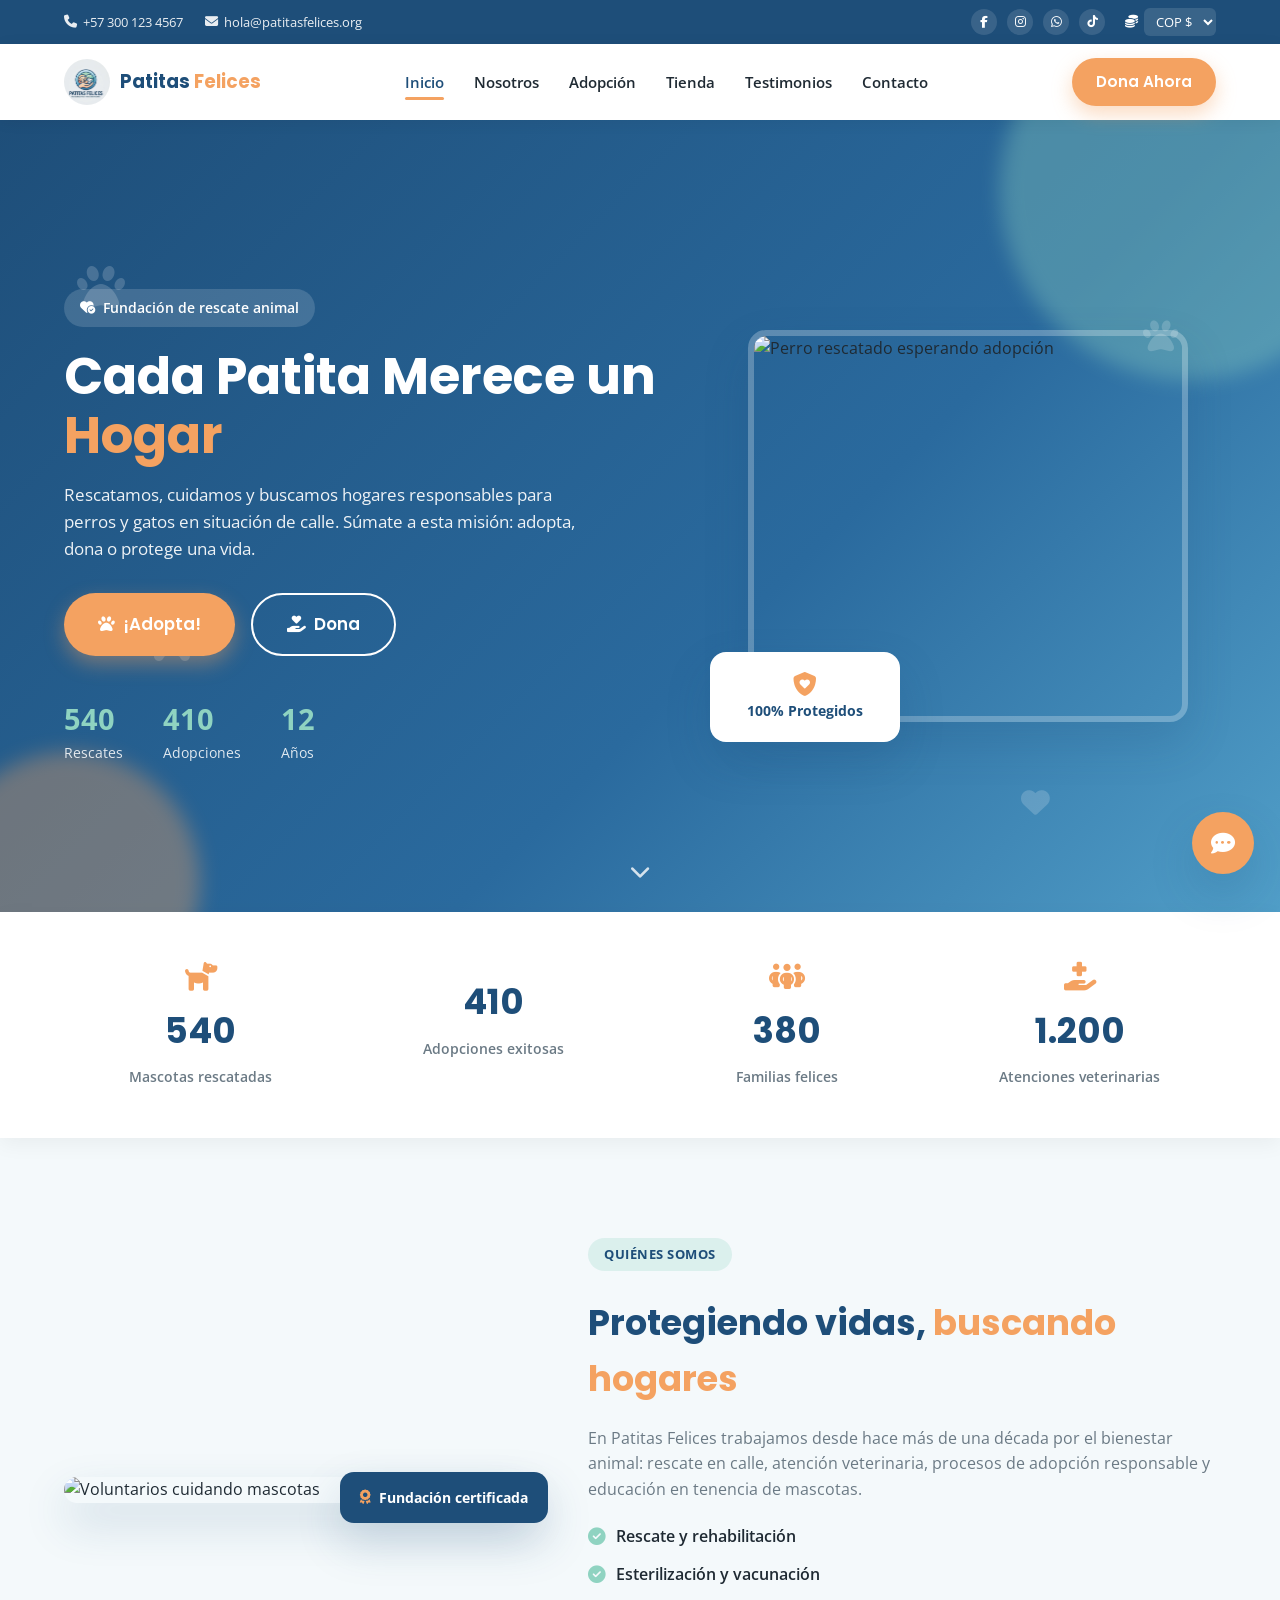
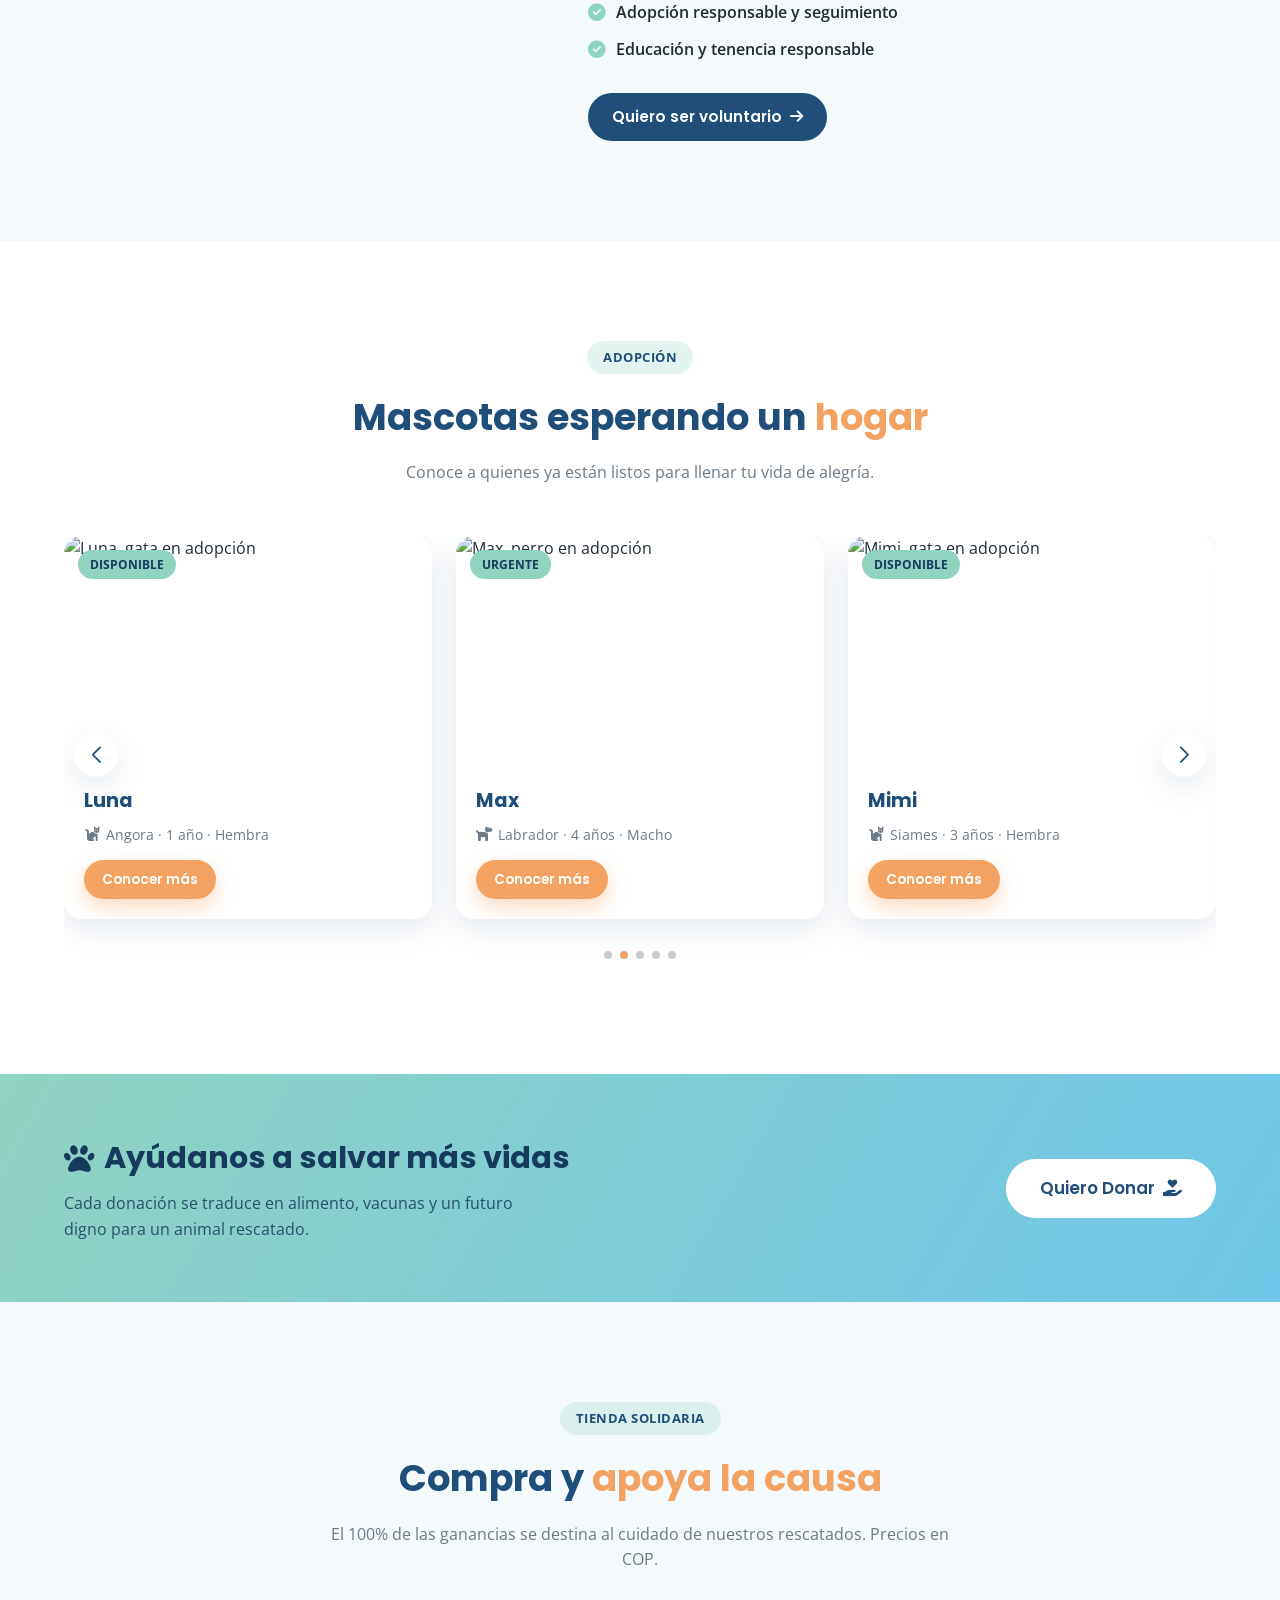
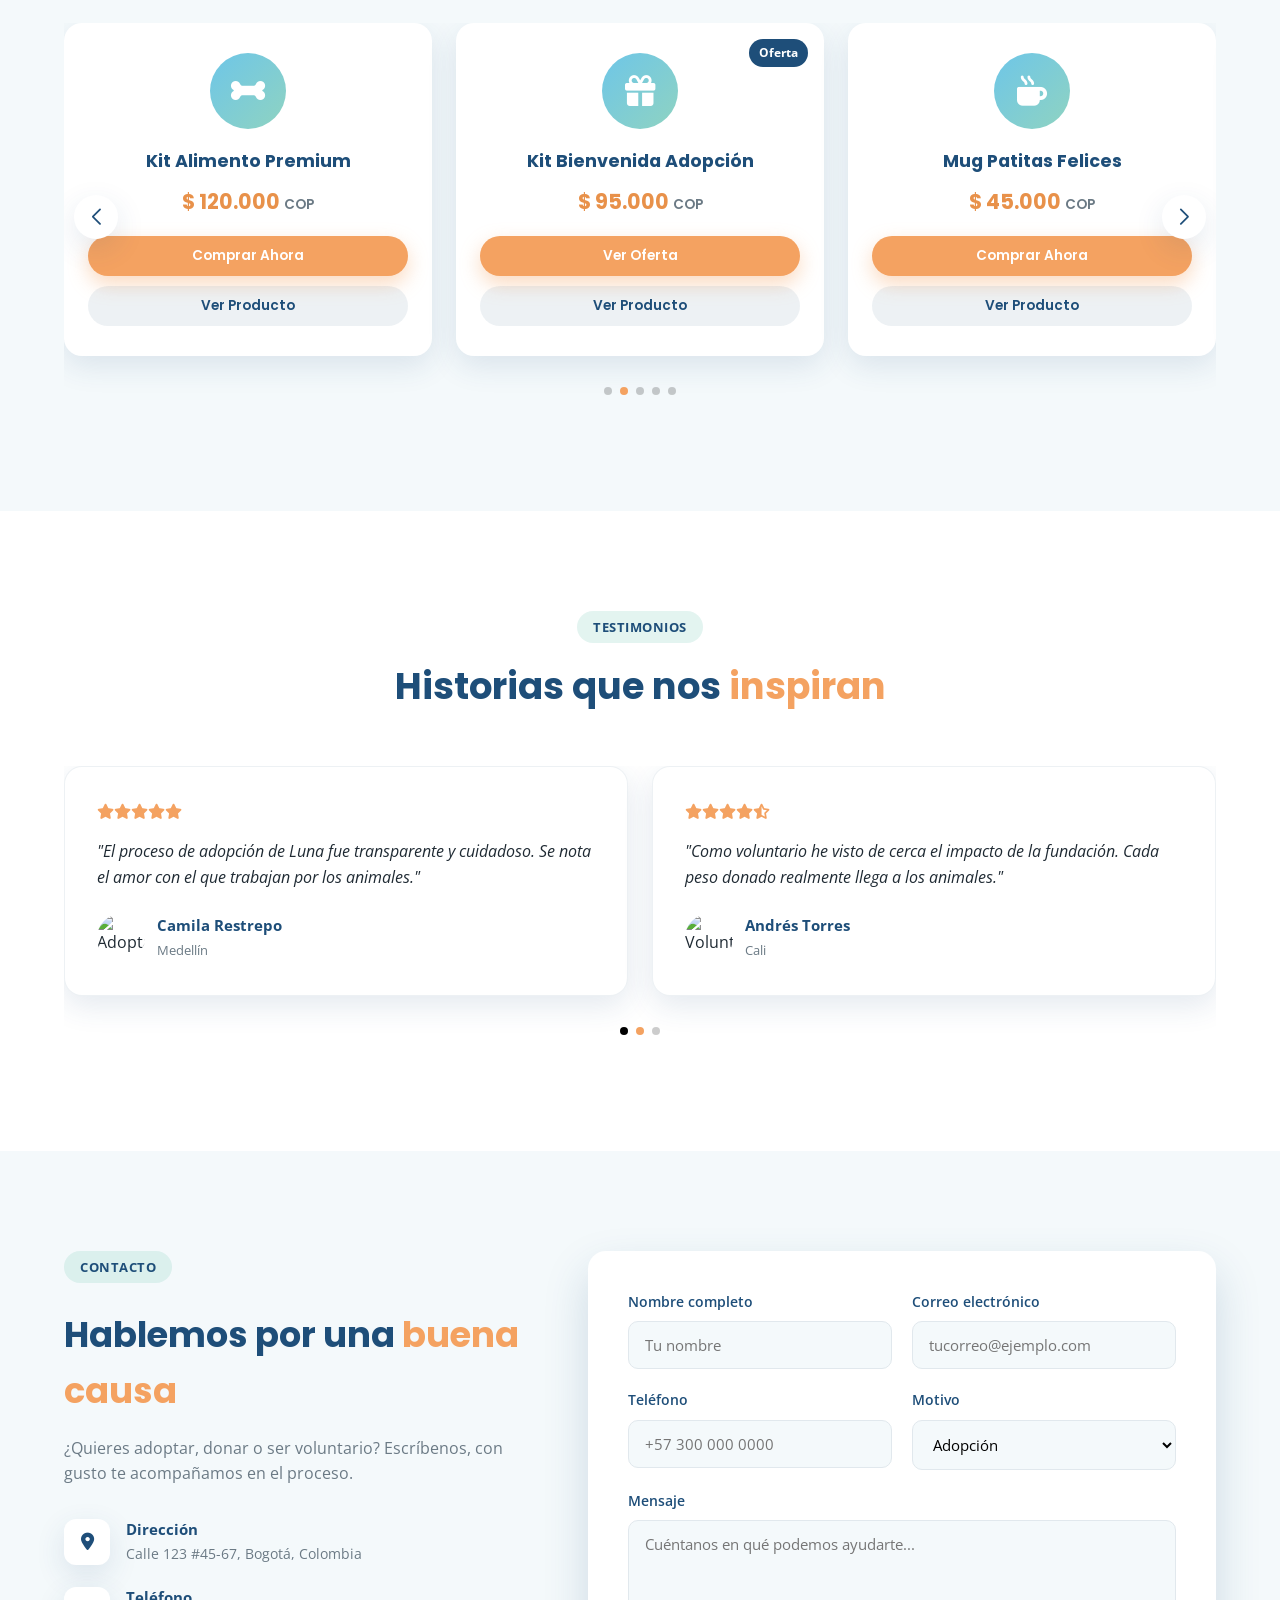
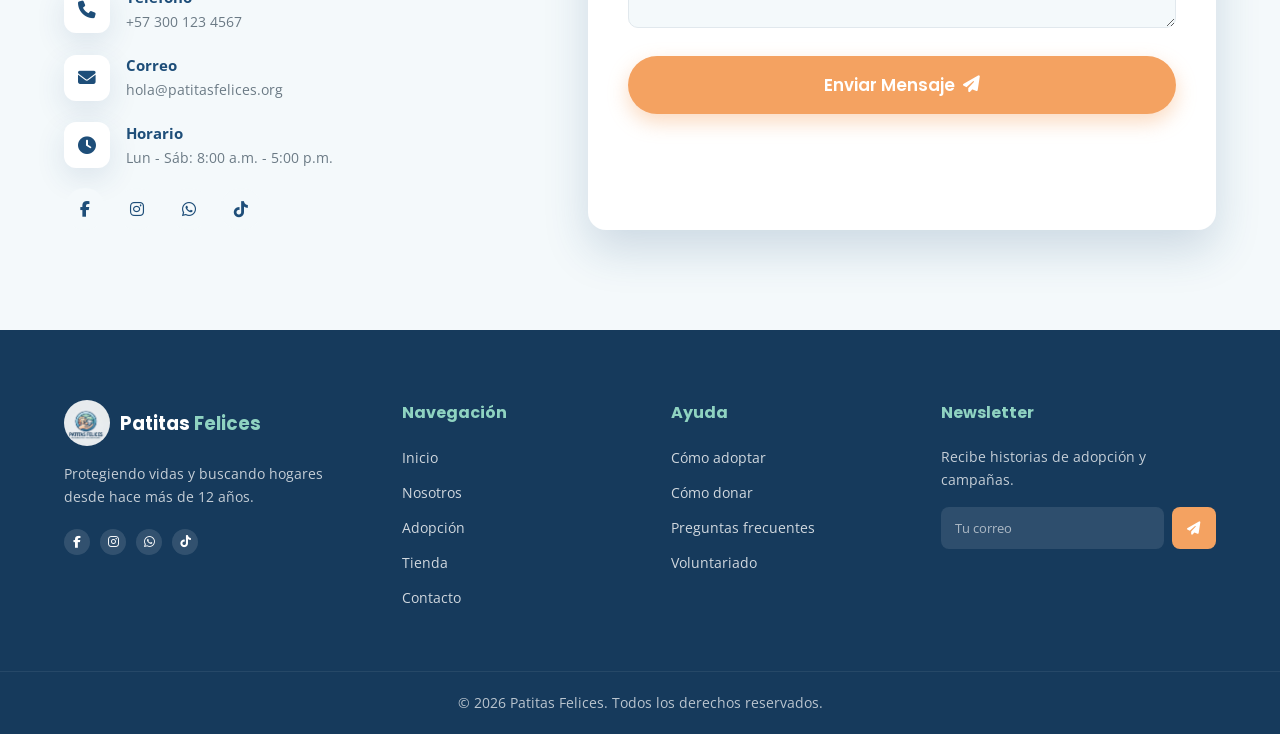
==== Patitas SENA/trabajo2/index.html @ c3683e1c "Add files via upload" ====
<!DOCTYPE html>
<html lang="es">
<head>
<meta charset="UTF-8">
<meta name="viewport" content="width=device-width, initial-scale=1.0">
<title>Patitas Felices | Protegiendo vidas y buscando hogares</title>
<meta name="description" content="Patitas Felices - Fundación de rescate y adopción de mascotas. Adopta, dona y apoya nuestra tienda solidaria.">
<meta name="theme-color" content="#1E4E79">
<link rel="icon" href="logo.jpg" type="image/jpeg">
<link rel="apple-touch-icon" href="logo.jpg">

<!-- Google Fonts -->
<link rel="preconnect" href="https://fonts.googleapis.com">
<link href="https://fonts.googleapis.com/css2?family=Poppins:wght@400;500;600;700;800&family=Open+Sans:wght@400;500;600;700&display=swap" rel="stylesheet">

<!-- Font Awesome (icons instead of emojis) -->
<link rel="stylesheet" href="https://cdnjs.cloudflare.com/ajax/libs/font-awesome/6.5.1/css/all.min.css">

<!-- AOS (scroll animations) -->
<link rel="stylesheet" href="https://cdnjs.cloudflare.com/ajax/libs/aos/2.3.4/aos.css">

<!-- Swiper (sliders) -->
<link rel="stylesheet" href="https://cdn.jsdelivr.net/npm/swiper@11/swiper-bundle.min.css">

<link rel="stylesheet" href="css/style.css">
</head>
<body>

<!-- Preloader -->
<div id="preloader">
  <div class="preloader-paw"><i class="fa-solid fa-paw"></i></div>
</div>

<!-- Top utility bar -->
<div class="topbar">
  <div class="container topbar-inner">
    <div class="topbar-contact">
      <a href="tel:+573001234567"><i class="fa-solid fa-phone"></i> +57 300 123 4567</a>
      <a href="mailto:hola@patitasfelices.org"><i class="fa-solid fa-envelope"></i> hola@patitasfelices.org</a>
    </div>
    <div class="topbar-right">
      <div class="social-icons">
        <a href="#" aria-label="Facebook"><i class="fa-brands fa-facebook-f"></i></a>
        <a href="#" aria-label="Instagram"><i class="fa-brands fa-instagram"></i></a>
        <a href="#" aria-label="WhatsApp"><i class="fa-brands fa-whatsapp"></i></a>
        <a href="#" aria-label="TikTok"><i class="fa-brands fa-tiktok"></i></a>
      </div>
      <div class="currency-wrap">
        <i class="fa-solid fa-coins"></i>
        <select id="currencySelect" aria-label="Seleccionar moneda">
          <option value="COP">COP $</option>
          <option value="USD">USD $</option>
          <option value="EUR">EUR €</option>
        </select>
      </div>
    </div>
  </div>
</div>

<!-- Header / Navbar -->
<header class="header" id="header">
  <div class="container navbar">
    <a href="#inicio" class="brand">
      <img src="logo.jpg" alt="Patitas Felices" class="brand-logo">
      <span class="brand-name">Patitas <strong>Felices</strong></span>
    </a>

    <nav class="nav-menu" id="navMenu">
      <a href="#inicio" class="nav-link active" data-scroll>Inicio</a>
      <a href="#nosotros" class="nav-link" data-scroll>Nosotros</a>
      <a href="#adopcion" class="nav-link" data-scroll>Adopción</a>
      <a href="#tienda" class="nav-link" data-scroll>Tienda</a>
      <a href="#testimonios" class="nav-link" data-scroll>Testimonios</a>
      <a href="#contacto" class="nav-link" data-scroll>Contacto</a>
    </nav>

    <div class="nav-actions">
      <a href="#contacto" class="btn btn-cta">Dona Ahora</a>
      <button class="nav-toggle" id="navToggle" aria-label="Abrir menú">
        <i class="fa-solid fa-bars"></i>
      </button>
    </div>
  </div>
</header>

<!-- HERO -->
<section class="hero" id="inicio">
  <div class="hero-blob blob-1"></div>
  <div class="hero-blob blob-2"></div>
  <i class="fa-solid fa-paw float-icon fi-1"></i>
  <i class="fa-solid fa-bone float-icon fi-2"></i>
  <i class="fa-solid fa-paw float-icon fi-3"></i>
  <i class="fa-solid fa-heart float-icon fi-4"></i>

  <div class="container hero-grid">
    <div class="hero-text" data-aos="fade-right" data-aos-duration="900">
      <span class="eyebrow"><i class="fa-solid fa-heart-circle-check"></i> Fundación de rescate animal</span>
      <h1>Cada Patita Merece un <span class="text-accent">Hogar</span></h1>
      <p class="lead">Rescatamos, cuidamos y buscamos hogares responsables para perros y gatos en situación de calle. Súmate a esta misión: adopta, dona o protege una vida.</p>
      <div class="hero-actions">
        <a href="#adopcion" class="btn btn-cta btn-lg"><i class="fa-solid fa-paw"></i> ¡Adopta!</a>
        <a href="#contacto" class="btn btn-outline btn-lg"><i class="fa-solid fa-hand-holding-heart"></i> Dona</a>
      </div>
      <div class="hero-mini-stats">
        <div><strong data-count="540">0</strong><span>Rescates</span></div>
        <div><strong data-count="410">0</strong><span>Adopciones</span></div>
        <div><strong data-count="12">0</strong><span>Años</span></div>
      </div>
    </div>

    <div class="hero-visual" data-aos="fade-left" data-aos-duration="900">
      <div class="hero-card tilt-card">
        <img src="https://placedog.net/600/500?id=8" alt="Perro rescatado esperando adopción" loading="lazy">
      </div>
      <div class="floating-badge badge-flip">
        <div class="badge-flip-inner">
          <div class="badge-face badge-front">
            <i class="fa-solid fa-shield-heart"></i>
            <span>100% Protegidos</span>
          </div>
          <div class="badge-face badge-back">
            <span>Vacunados, esterilizados y con seguimiento post-adopción</span>
          </div>
        </div>
      </div>
    </div>
  </div>

  <a href="#nosotros" class="scroll-cue" data-scroll aria-label="Bajar">
    <i class="fa-solid fa-chevron-down"></i>
  </a>
</section>

<!-- STATS -->
<section class="stats-strip">
  <div class="container stats-grid">
    <div class="stat-item" data-aos="fade-up">
      <i class="fa-solid fa-dog"></i>
      <strong class="stat-number" data-target="540">0</strong>
      <span>Mascotas rescatadas</span>
    </div>
    <div class="stat-item" data-aos="fade-up" data-aos-delay="100">
      <i class="fa-solid fa-house-chimney-heart"></i>
      <strong class="stat-number" data-target="410">0</strong>
      <span>Adopciones exitosas</span>
    </div>
    <div class="stat-item" data-aos="fade-up" data-aos-delay="200">
      <i class="fa-solid fa-people-group"></i>
      <strong class="stat-number" data-target="380">0</strong>
      <span>Familias felices</span>
    </div>
    <div class="stat-item" data-aos="fade-up" data-aos-delay="300">
      <i class="fa-solid fa-hand-holding-medical"></i>
      <strong class="stat-number" data-target="1200">0</strong>
      <span>Atenciones veterinarias</span>
    </div>
  </div>
</section>

<!-- NOSOTROS -->
<section class="about" id="nosotros">
  <div class="container about-grid">
    <div class="about-visual" data-aos="zoom-in">
      <img src="https://placedog.net/560/620?id=15" alt="Voluntarios cuidando mascotas" loading="lazy">
      <div class="about-badge"><i class="fa-solid fa-award"></i> Fundación certificada</div>
    </div>
    <div class="about-text" data-aos="fade-left">
      <span class="section-tag">Quiénes somos</span>
      <h2>Protegiendo vidas, <span class="text-accent">buscando hogares</span></h2>
      <p>En Patitas Felices trabajamos desde hace más de una década por el bienestar animal: rescate en calle, atención veterinaria, procesos de adopción responsable y educación en tenencia de mascotas.</p>
      <ul class="about-list">
        <li><i class="fa-solid fa-circle-check"></i> Rescate y rehabilitación</li>
        <li><i class="fa-solid fa-circle-check"></i> Esterilización y vacunación</li>
        <li><i class="fa-solid fa-circle-check"></i> Adopción responsable y seguimiento</li>
        <li><i class="fa-solid fa-circle-check"></i> Educación y tenencia responsable</li>
      </ul>
      <a href="#contacto" class="btn btn-primary">Quiero ser voluntario <i class="fa-solid fa-arrow-right"></i></a>
    </div>
  </div>
</section>

<!-- ADOPCION SLIDER -->
<section class="adoption" id="adopcion">
  <div class="container">
    <div class="section-head" data-aos="fade-up">
      <span class="section-tag">Adopción</span>
      <h2>Mascotas esperando un <span class="text-accent">hogar</span></h2>
      <p>Conoce a quienes ya están listos para llenar tu vida de alegría.</p>
    </div>

    <div class="swiper pets-swiper" data-aos="fade-up" data-aos-delay="100">
      <div class="swiper-wrapper">

        <div class="swiper-slide">
          <div class="pet-card tilt-card">
            <img src="https://placedog.net/420/320?id=3" alt="Rocky, perro en adopción" loading="lazy">
            <span class="pet-tag">Disponible</span>
            <div class="pet-info">
              <h3>Rocky</h3>
              <p><i class="fa-solid fa-dog"></i> Mestizo · 2 años · Macho</p>
              <a href="#contacto" class="btn btn-cta btn-sm">Conocer más</a>
            </div>
          </div>
        </div>

        <div class="swiper-slide">
          <div class="pet-card tilt-card">
            <img src="https://placekitten.com/420/320?image=2" alt="Luna, gata en adopción" loading="lazy">
            <span class="pet-tag">Disponible</span>
            <div class="pet-info">
              <h3>Luna</h3>
              <p><i class="fa-solid fa-cat"></i> Angora · 1 año · Hembra</p>
              <a href="#contacto" class="btn btn-cta btn-sm">Conocer más</a>
            </div>
          </div>
        </div>

        <div class="swiper-slide">
          <div class="pet-card tilt-card">
            <img src="https://placedog.net/420/320?id=6" alt="Max, perro en adopción" loading="lazy">
            <span class="pet-tag">Urgente</span>
            <div class="pet-info">
              <h3>Max</h3>
              <p><i class="fa-solid fa-dog"></i> Labrador · 4 años · Macho</p>
              <a href="#contacto" class="btn btn-cta btn-sm">Conocer más</a>
            </div>
          </div>
        </div>

        <div class="swiper-slide">
          <div class="pet-card tilt-card">
            <img src="https://placekitten.com/420/320?image=9" alt="Mimi, gata en adopción" loading="lazy">
            <span class="pet-tag">Disponible</span>
            <div class="pet-info">
              <h3>Mimi</h3>
              <p><i class="fa-solid fa-cat"></i> Siames · 3 años · Hembra</p>
              <a href="#contacto" class="btn btn-cta btn-sm">Conocer más</a>
            </div>
          </div>
        </div>

        <div class="swiper-slide">
          <div class="pet-card tilt-card">
            <img src="https://placedog.net/420/320?id=11" alt="Toby, perro en adopción" loading="lazy">
            <span class="pet-tag">Disponible</span>
            <div class="pet-info">
              <h3>Toby</h3>
              <p><i class="fa-solid fa-dog"></i> Beagle · 1 año · Macho</p>
              <a href="#contacto" class="btn btn-cta btn-sm">Conocer más</a>
            </div>
          </div>
        </div>

      </div>
      <div class="swiper-pagination"></div>
      <div class="swiper-button-prev"></div>
      <div class="swiper-button-next"></div>
    </div>
  </div>
</section>

<!-- BANNER CTA -->
<section class="cta-banner" data-aos="zoom-in">
  <div class="container cta-banner-inner">
    <div>
      <h2><i class="fa-solid fa-paw"></i> Ayúdanos a salvar más vidas</h2>
      <p>Cada donación se traduce en alimento, vacunas y un futuro digno para un animal rescatado.</p>
    </div>
    <a href="#contacto" class="btn btn-white btn-lg">Quiero Donar <i class="fa-solid fa-hand-holding-heart"></i></a>
  </div>
</section>

<!-- TIENDA SOLIDARIA -->
<section class="shop" id="tienda">
  <div class="container">
    <div class="section-head" data-aos="fade-up">
      <span class="section-tag">Tienda solidaria</span>
      <h2>Compra y <span class="text-accent">apoya la causa</span></h2>
      <p>El 100% de las ganancias se destina al cuidado de nuestros rescatados. Precios en <span id="currencyLabel">COP</span>.</p>
    </div>

    <div class="swiper shop-swiper" data-aos="fade-up" data-aos-delay="100">
      <div class="swiper-wrapper">

        <div class="swiper-slide">
          <div class="product-card tilt-card">
            <span class="product-badge">-15%</span>
            <div class="product-icon"><i class="fa-solid fa-shirt"></i></div>
            <h3>Camiseta "Adopta"</h3>
            <p class="price"><span class="price-value" data-cop="65000">65.000</span> <span class="price-currency">COP</span></p>
            <div class="product-actions">
              <a href="#" class="btn btn-cta btn-sm">Comprar Ahora</a>
              <a href="#" class="btn btn-ghost btn-sm">Ver Producto</a>
            </div>
          </div>
        </div>

        <div class="swiper-slide">
          <div class="product-card tilt-card">
            <div class="product-icon"><i class="fa-solid fa-bone"></i></div>
            <h3>Kit Alimento Premium</h3>
            <p class="price"><span class="price-value" data-cop="120000">120.000</span> <span class="price-currency">COP</span></p>
            <div class="product-actions">
              <a href="#" class="btn btn-cta btn-sm">Comprar Ahora</a>
              <a href="#" class="btn btn-ghost btn-sm">Ver Producto</a>
            </div>
          </div>
        </div>

        <div class="swiper-slide">
          <div class="product-card tilt-card">
            <span class="product-badge offer">Oferta</span>
            <div class="product-icon"><i class="fa-solid fa-gift"></i></div>
            <h3>Kit Bienvenida Adopción</h3>
            <p class="price"><span class="price-value" data-cop="95000">95.000</span> <span class="price-currency">COP</span></p>
            <div class="product-actions">
              <a href="#" class="btn btn-cta btn-sm">Ver Oferta</a>
              <a href="#" class="btn btn-ghost btn-sm">Ver Producto</a>
            </div>
          </div>
        </div>

        <div class="swiper-slide">
          <div class="product-card tilt-card">
            <div class="product-icon"><i class="fa-solid fa-mug-hot"></i></div>
            <h3>Mug Patitas Felices</h3>
            <p class="price"><span class="price-value" data-cop="45000">45.000</span> <span class="price-currency">COP</span></p>
            <div class="product-actions">
              <a href="#" class="btn btn-cta btn-sm">Comprar Ahora</a>
              <a href="#" class="btn btn-ghost btn-sm">Ver Producto</a>
            </div>
          </div>
        </div>

        <div class="swiper-slide">
          <div class="product-card tilt-card">
            <span class="product-badge offer">Oferta</span>
            <div class="product-icon"><i class="fa-solid fa-house-medical"></i></div>
            <h3>Cama Ortopédica</h3>
            <p class="price"><span class="price-value" data-cop="150000">150.000</span> <span class="price-currency">COP</span></p>
            <div class="product-actions">
              <a href="#" class="btn btn-cta btn-sm">Ver Oferta</a>
              <a href="#" class="btn btn-ghost btn-sm">Ver Producto</a>
            </div>
          </div>
        </div>

      </div>
      <div class="swiper-pagination"></div>
      <div class="swiper-button-prev"></div>
      <div class="swiper-button-next"></div>
    </div>
  </div>
</section>

<!-- TESTIMONIOS -->
<section class="testimonials" id="testimonios">
  <div class="container">
    <div class="section-head" data-aos="fade-up">
      <span class="section-tag">Testimonios</span>
      <h2>Historias que nos <span class="text-accent">inspiran</span></h2>
    </div>

    <div class="swiper testimonials-swiper" data-aos="fade-up" data-aos-delay="100">
      <div class="swiper-wrapper">

        <div class="swiper-slide">
          <div class="testimonial-card">
            <div class="stars"><i class="fa-solid fa-star"></i><i class="fa-solid fa-star"></i><i class="fa-solid fa-star"></i><i class="fa-solid fa-star"></i><i class="fa-solid fa-star"></i></div>
            <p>"Adoptamos a Rocky hace un año y ha sido la mejor decisión de nuestra familia. El acompañamiento de la fundación fue excelente."</p>
            <div class="testimonial-author">
              <img src="https://placedog.net/80/80?id=20" alt="Familia adoptante">
              <div><strong>Familia Gómez</strong><span>Bogotá</span></div>
            </div>
          </div>
        </div>

        <div class="swiper-slide">
          <div class="testimonial-card">
            <div class="stars"><i class="fa-solid fa-star"></i><i class="fa-solid fa-star"></i><i class="fa-solid fa-star"></i><i class="fa-solid fa-star"></i><i class="fa-solid fa-star"></i></div>
            <p>"El proceso de adopción de Luna fue transparente y cuidadoso. Se nota el amor con el que trabajan por los animales."</p>
            <div class="testimonial-author">
              <img src="https://placekitten.com/80/80?image=5" alt="Adoptante">
              <div><strong>Camila Restrepo</strong><span>Medellín</span></div>
            </div>
          </div>
        </div>

        <div class="swiper-slide">
          <div class="testimonial-card">
            <div class="stars"><i class="fa-solid fa-star"></i><i class="fa-solid fa-star"></i><i class="fa-solid fa-star"></i><i class="fa-solid fa-star"></i><i class="fa-solid fa-star-half-stroke"></i></div>
            <p>"Como voluntario he visto de cerca el impacto de la fundación. Cada peso donado realmente llega a los animales."</p>
            <div class="testimonial-author">
              <img src="https://placedog.net/80/80?id=25" alt="Voluntario">
              <div><strong>Andrés Torres</strong><span>Cali</span></div>
            </div>
          </div>
        </div>

      </div>
      <div class="swiper-pagination"></div>
    </div>
  </div>
</section>

<!-- CONTACTO -->
<section class="contact" id="contacto">
  <div class="container contact-grid">
    <div class="contact-info" data-aos="fade-right">
      <span class="section-tag">Contacto</span>
      <h2>Hablemos por una <span class="text-accent">buena causa</span></h2>
      <p>¿Quieres adoptar, donar o ser voluntario? Escríbenos, con gusto te acompañamos en el proceso.</p>

      <div class="info-card"><i class="fa-solid fa-location-dot"></i><div><strong>Dirección</strong><span>Calle 123 #45-67, Bogotá, Colombia</span></div></div>
      <div class="info-card"><i class="fa-solid fa-phone"></i><div><strong>Teléfono</strong><span>+57 300 123 4567</span></div></div>
      <div class="info-card"><i class="fa-solid fa-envelope"></i><div><strong>Correo</strong><span>hola@patitasfelices.org</span></div></div>
      <div class="info-card"><i class="fa-solid fa-clock"></i><div><strong>Horario</strong><span>Lun - Sáb: 8:00 a.m. - 5:00 p.m.</span></div></div>

      <div class="social-icons big">
        <a href="#" aria-label="Facebook"><i class="fa-brands fa-facebook-f"></i></a>
        <a href="#" aria-label="Instagram"><i class="fa-brands fa-instagram"></i></a>
        <a href="#" aria-label="WhatsApp"><i class="fa-brands fa-whatsapp"></i></a>
        <a href="#" aria-label="TikTok"><i class="fa-brands fa-tiktok"></i></a>
      </div>
    </div>

    <form class="contact-form" id="contactForm" data-aos="fade-left" novalidate>
      <div class="form-row">
        <div class="form-group">
          <label for="name">Nombre completo</label>
          <input type="text" id="name" name="name" required placeholder="Tu nombre">
        </div>
        <div class="form-group">
          <label for="email">Correo electrónico</label>
          <input type="email" id="email" name="email" required placeholder="tucorreo@ejemplo.com">
        </div>
      </div>
      <div class="form-row">
        <div class="form-group">
          <label for="phone">Teléfono</label>
          <input type="tel" id="phone" name="phone" placeholder="+57 300 000 0000">
        </div>
        <div class="form-group">
          <label for="subject">Motivo</label>
          <select id="subject" name="subject">
            <option value="adopcion">Adopción</option>
            <option value="donacion">Donación</option>
            <option value="voluntariado">Voluntariado</option>
            <option value="tienda">Tienda solidaria</option>
            <option value="otro">Otro</option>
          </select>
        </div>
      </div>
      <div class="form-group">
        <label for="message">Mensaje</label>
        <textarea id="message" name="message" rows="4" required placeholder="Cuéntanos en qué podemos ayudarte..."></textarea>
      </div>
      <button type="submit" class="btn btn-cta btn-lg btn-block">
        <span class="btn-text">Enviar Mensaje</span>
        <i class="fa-solid fa-paper-plane"></i>
      </button>
      <div class="form-success" id="formSuccess">
        <i class="fa-solid fa-circle-check"></i> ¡Gracias! Tu mensaje fue enviado, te contactaremos pronto.
      </div>
    </form>
  </div>
</section>

<!-- FOOTER -->
<footer class="footer">
  <div class="container footer-grid">
    <div class="footer-brand">
      <a href="#inicio" class="brand">
        <img src="logo.jpg" alt="Patitas Felices" class="brand-logo">
        <span class="brand-name">Patitas <strong>Felices</strong></span>
      </a>
      <p>Protegiendo vidas y buscando hogares desde hace más de 12 años.</p>
      <div class="social-icons">
        <a href="#" aria-label="Facebook"><i class="fa-brands fa-facebook-f"></i></a>
        <a href="#" aria-label="Instagram"><i class="fa-brands fa-instagram"></i></a>
        <a href="#" aria-label="WhatsApp"><i class="fa-brands fa-whatsapp"></i></a>
        <a href="#" aria-label="TikTok"><i class="fa-brands fa-tiktok"></i></a>
      </div>
    </div>

    <div class="footer-col">
      <h4>Navegación</h4>
      <a href="#inicio" data-scroll>Inicio</a>
      <a href="#nosotros" data-scroll>Nosotros</a>
      <a href="#adopcion" data-scroll>Adopción</a>
      <a href="#tienda" data-scroll>Tienda</a>
      <a href="#contacto" data-scroll>Contacto</a>
    </div>

    <div class="footer-col">
      <h4>Ayuda</h4>
      <a href="#">Cómo adoptar</a>
      <a href="#">Cómo donar</a>
      <a href="#">Preguntas frecuentes</a>
      <a href="#">Voluntariado</a>
    </div>

    <div class="footer-col newsletter">
      <h4>Newsletter</h4>
      <p>Recibe historias de adopción y campañas.</p>
      <form class="newsletter-form" id="newsletterForm">
        <input type="email" placeholder="Tu correo" required aria-label="Correo para newsletter">
        <button type="submit" aria-label="Suscribirse"><i class="fa-solid fa-paper-plane"></i></button>
      </form>
    </div>
  </div>
  <div class="footer-bottom">
    <p>&copy; <span id="year"></span> Patitas Felices. Todos los derechos reservados.</p>
  </div>
</footer>

<!-- BACK TO TOP -->
<button id="backToTop" aria-label="Volver arriba"><i class="fa-solid fa-arrow-up"></i></button>

<!-- CHATBOT -->
<div class="chatbot">
  <button class="chat-toggle" id="chatToggle" aria-label="Abrir chat">
    <i class="fa-solid fa-comment-dots"></i>
  </button>
  <div class="chat-window" id="chatWindow">
    <div class="chat-header">
      <div class="chat-header-title">
        <i class="fa-solid fa-paw"></i>
        <div><strong>Asistente Patitas</strong><span>En línea</span></div>
      </div>
      <button id="chatClose" aria-label="Cerrar chat"><i class="fa-solid fa-xmark"></i></button>
    </div>
    <div class="chat-body" id="chatBody"></div>
    <div class="chat-quick-replies" id="chatQuickReplies"></div>
  </div>
</div>

<script src="https://cdnjs.cloudflare.com/ajax/libs/aos/2.3.4/aos.js"></script>
<script src="https://cdn.jsdelivr.net/npm/swiper@11/swiper-bundle.min.js"></script>
<script src="https://cdnjs.cloudflare.com/ajax/libs/vanilla-tilt/1.8.1/vanilla-tilt.min.js"></script>
<script src="js/main.js"></script>
</body>
</html>
---- Patitas SENA/trabajo2/css/style.css ----
/* ============ VARIABLES ============ */
:root {
  --dark-blue: #1E4E79;
  --dark-blue-2: #163a5c;
  --light-blue: #6EC6E8;
  --mint: #8FD3C1;
  --orange: #F4A261;
  --orange-2: #e8914a;
  --white: #FFFFFF;
  --ink: #1f2a33;
  --gray: #6b7a85;
  --bg-soft: #f4f9fb;

  --font-heading: 'Poppins', sans-serif;
  --font-body: 'Open Sans', sans-serif;

  --radius: 18px;
  --shadow: 0 10px 30px rgba(30, 78, 121, 0.12);
  --shadow-lg: 0 20px 45px rgba(30, 78, 121, 0.18);
  --transition: all 0.35s cubic-bezier(.4,0,.2,1);
}

/* ============ RESET ============ */
* { margin: 0; padding: 0; box-sizing: border-box; }
html { scroll-behavior: smooth; }
body {
  font-family: var(--font-body);
  color: var(--ink);
  background: var(--white);
  overflow-x: hidden;
  line-height: 1.6;
}
h1, h2, h3, h4, .brand-name, .btn {
  font-family: var(--font-heading);
  font-weight: 700;
}
img { max-width: 100%; display: block; }
a { text-decoration: none; color: inherit; }
ul { list-style: none; }
button { font-family: inherit; cursor: pointer; border: none; background: none; }
input, select, textarea { font-family: var(--font-body); }
.container {
  width: 100%;
  max-width: 1200px;
  margin: 0 auto;
  padding: 0 24px;
}
.text-accent { color: var(--orange); }

/* ============ PRELOADER ============ */
#preloader {
  position: fixed; inset: 0; background: var(--dark-blue);
  display: flex; align-items: center; justify-content: center;
  z-index: 9999; transition: opacity 0.5s ease, visibility 0.5s ease;
}
#preloader.hidden { opacity: 0; visibility: hidden; }
.preloader-paw {
  font-size: 3rem; color: var(--mint);
  animation: pawPulse 1s ease-in-out infinite;
}
@keyframes pawPulse {
  0%, 100% { transform: scale(1) rotate(0deg); opacity: 0.7; }
  50% { transform: scale(1.3) rotate(15deg); opacity: 1; }
}

/* ============ BUTTONS ============ */
.btn {
  display: inline-flex; align-items: center; justify-content: center; gap: 8px;
  padding: 12px 24px; border-radius: 50px; font-size: 0.95rem; font-weight: 600;
  transition: var(--transition); white-space: nowrap; cursor: pointer;
}
.btn-cta { background: var(--orange); color: var(--white); box-shadow: 0 8px 20px rgba(244,162,97,0.4); }
.btn-cta:hover { background: var(--orange-2); transform: translateY(-3px); box-shadow: 0 12px 25px rgba(244,162,97,0.5); }
.btn-outline { border: 2px solid var(--white); color: var(--white); }
.btn-outline:hover { background: var(--white); color: var(--dark-blue); transform: translateY(-3px); }
.btn-primary { background: var(--dark-blue); color: var(--white); }
.btn-primary:hover { background: var(--dark-blue-2); transform: translateY(-3px); }
.btn-ghost { background: rgba(30,78,121,0.08); color: var(--dark-blue); }
.btn-ghost:hover { background: rgba(30,78,121,0.15); }
.btn-white { background: var(--white); color: var(--dark-blue); }
.btn-white:hover { transform: translateY(-3px); box-shadow: var(--shadow-lg); }
.btn-lg { padding: 16px 34px; font-size: 1.05rem; }
.btn-sm { padding: 9px 18px; font-size: 0.85rem; }
.btn-block { width: 100%; }

/* ============ TOPBAR ============ */
.topbar { background: var(--dark-blue); color: var(--white); font-size: 0.82rem; }
.topbar-inner { display: flex; justify-content: space-between; align-items: center; padding: 8px 24px; }
.topbar-contact { display: flex; gap: 22px; }
.topbar-contact a { display: flex; align-items: center; gap: 6px; opacity: 0.9; transition: var(--transition); }
.topbar-contact a:hover { color: var(--mint); opacity: 1; }
.topbar-right { display: flex; align-items: center; gap: 20px; }
.social-icons { display: flex; gap: 10px; }
.social-icons a {
  width: 26px; height: 26px; display: flex; align-items: center; justify-content: center;
  background: rgba(255,255,255,0.12); border-radius: 50%; transition: var(--transition); font-size: 0.75rem;
}
.social-icons a:hover { background: var(--mint); color: var(--dark-blue); transform: translateY(-2px); }
.social-icons.big a { width: 42px; height: 42px; font-size: 1rem; background: var(--bg-soft); color: var(--dark-blue); }
.social-icons.big a:hover { background: var(--mint); color: var(--white); }
.currency-wrap { display: flex; align-items: center; gap: 6px; }
.currency-wrap select {
  background: rgba(255,255,255,0.12); color: var(--white); border: none; border-radius: 6px;
  padding: 4px 8px; font-size: 0.8rem; outline: none;
}
.currency-wrap select option { color: var(--ink); }

/* ============ HEADER ============ */
.header {
  position: sticky; top: 0; z-index: 500; background: var(--white);
  box-shadow: 0 2px 15px rgba(0,0,0,0.06); transition: var(--transition);
}
.navbar { display: flex; align-items: center; justify-content: space-between; padding: 14px 24px; transition: var(--transition); }
.brand { display: flex; align-items: center; gap: 10px; }
.brand-logo { width: 46px; height: 46px; border-radius: 50%; object-fit: cover; transition: var(--transition); }
.brand-name { font-size: 1.15rem; color: var(--dark-blue); }
.brand-name strong { color: var(--orange); }
.nav-menu { display: flex; gap: 30px; }
.nav-link { font-weight: 600; font-size: 0.95rem; color: var(--ink); position: relative; padding: 6px 0; }
.nav-link::after {
  content: ''; position: absolute; left: 0; bottom: 0; width: 0; height: 3px;
  background: var(--orange); border-radius: 3px; transition: var(--transition);
}
.nav-link:hover, .nav-link.active { color: var(--dark-blue); }
.nav-link:hover::after, .nav-link.active::after { width: 100%; }
.nav-actions { display: flex; align-items: center; gap: 16px; }
.nav-toggle { display: none; font-size: 1.4rem; color: var(--dark-blue); }
.header.scrolled .navbar { padding: 8px 24px; }
.header.scrolled .brand-logo { width: 38px; height: 38px; }

/* ============ HERO ============ */
.hero {
  position: relative; overflow: hidden;
  background: linear-gradient(135deg, var(--dark-blue) 0%, #2a6a9e 60%, var(--light-blue) 130%);
  padding: 90px 0 70px; min-height: 88vh; display: flex; align-items: center;
}
.hero-blob { position: absolute; border-radius: 50%; filter: blur(10px); opacity: 0.35; }
.blob-1 { width: 380px; height: 380px; background: var(--mint); top: -120px; right: -100px; animation: floatSlow 9s ease-in-out infinite; }
.blob-2 { width: 260px; height: 260px; background: var(--orange); bottom: -100px; left: -60px; animation: floatSlow 11s ease-in-out infinite reverse; }
@keyframes floatSlow { 0%,100% { transform: translateY(0) scale(1); } 50% { transform: translateY(-30px) scale(1.08); } }

.float-icon { position: absolute; color: rgba(255,255,255,0.18); font-size: 2.5rem; animation: drift 6s ease-in-out infinite; }
.fi-1 { top: 18%; left: 6%; font-size: 3rem; animation-delay: 0s; }
.fi-2 { top: 65%; left: 12%; font-size: 2rem; animation-delay: 1.2s; }
.fi-3 { top: 25%; right: 8%; font-size: 2.2rem; animation-delay: 2s; }
.fi-4 { bottom: 12%; right: 18%; font-size: 1.8rem; animation-delay: 0.6s; }
@keyframes drift { 0%,100% { transform: translateY(0) rotate(0deg); } 50% { transform: translateY(-22px) rotate(12deg); } }

.hero-grid { position: relative; z-index: 2; display: grid; grid-template-columns: 1.1fr 0.9fr; gap: 50px; align-items: center; }
.hero-text { color: var(--white); }
.eyebrow {
  display: inline-flex; align-items: center; gap: 8px; background: rgba(255,255,255,0.15);
  padding: 8px 16px; border-radius: 50px; font-size: 0.85rem; font-weight: 600; margin-bottom: 20px;
}
.hero-text h1 { font-size: 3.2rem; line-height: 1.15; margin-bottom: 18px; }
.hero-text .lead { font-size: 1.05rem; opacity: 0.92; max-width: 520px; margin-bottom: 30px; }
.hero-actions { display: flex; gap: 16px; margin-bottom: 40px; flex-wrap: wrap; }
.hero-mini-stats { display: flex; gap: 40px; }
.hero-mini-stats div { display: flex; flex-direction: column; }
.hero-mini-stats strong { font-size: 1.8rem; color: var(--mint); }
.hero-mini-stats span { font-size: 0.85rem; opacity: 0.85; }

.hero-visual { position: relative; display: flex; justify-content: center; }
.hero-card { width: 100%; max-width: 440px; border-radius: var(--radius); overflow: hidden; box-shadow: var(--shadow-lg); border: 6px solid rgba(255,255,255,0.25); }
.hero-card img { height: 380px; object-fit: cover; }

.floating-badge { position: absolute; bottom: -20px; left: -10px; perspective: 800px; }
.badge-flip { width: 190px; height: 90px; }
.badge-flip-inner {
  position: relative; width: 100%; height: 100%; transition: transform 0.7s;
  transform-style: preserve-3d; animation: badgeIntro 1s ease;
}
.badge-flip:hover .badge-flip-inner { transform: rotateY(180deg); }
.badge-face {
  position: absolute; inset: 0; backface-visibility: hidden; border-radius: 16px;
  background: var(--white); box-shadow: var(--shadow-lg); display: flex; flex-direction: column;
  align-items: center; justify-content: center; text-align: center; padding: 10px; gap: 4px;
}
.badge-front i { font-size: 1.5rem; color: var(--orange); }
.badge-front span { font-weight: 700; color: var(--dark-blue); font-size: 0.85rem; }
.badge-back { transform: rotateY(180deg); background: var(--mint); color: var(--dark-blue-2); font-size: 0.78rem; font-weight: 600; }

.scroll-cue {
  position: absolute; bottom: 24px; left: 50%; transform: translateX(-50%);
  color: var(--white); font-size: 1.3rem; opacity: 0.8; animation: bounce 1.8s infinite; z-index: 2;
}
@keyframes bounce { 0%,100% { transform: translate(-50%, 0); } 50% { transform: translate(-50%, 10px); } }

/* ============ STATS STRIP ============ */
.stats-strip { background: var(--white); padding: 50px 0; box-shadow: 0 6px 20px rgba(0,0,0,0.05); position: relative; z-index: 3; }
.stats-grid { display: grid; grid-template-columns: repeat(4, 1fr); gap: 20px; text-align: center; }
.stat-item { display: flex; flex-direction: column; align-items: center; gap: 6px; }
.stat-item i { font-size: 1.8rem; color: var(--orange); margin-bottom: 6px; }
.stat-number { font-size: 2.2rem; color: var(--dark-blue); font-family: var(--font-heading); }
.stat-item span { color: var(--gray); font-size: 0.9rem; font-weight: 600; }

/* ============ SECTION HEAD ============ */
.section-head { text-align: center; max-width: 640px; margin: 0 auto 50px; }
.section-tag {
  display: inline-block; background: rgba(143,211,193,0.25); color: var(--dark-blue);
  padding: 6px 16px; border-radius: 50px; font-weight: 700; font-size: 0.8rem; letter-spacing: 0.5px;
  text-transform: uppercase; margin-bottom: 14px;
}
.section-head h2 { font-size: 2.3rem; color: var(--dark-blue); margin-bottom: 14px; }
.section-head p { color: var(--gray); }

/* ============ ABOUT ============ */
.about { padding: 100px 0; background: var(--bg-soft); }
.about-grid { display: grid; grid-template-columns: 0.85fr 1.15fr; gap: 60px; align-items: center; }
.about-visual { position: relative; }
.about-visual img { border-radius: var(--radius); box-shadow: var(--shadow-lg); }
.about-badge {
  position: absolute; bottom: -20px; right: -20px; background: var(--dark-blue); color: var(--white);
  padding: 14px 20px; border-radius: 14px; font-weight: 700; font-size: 0.9rem; box-shadow: var(--shadow-lg);
  display: flex; align-items: center; gap: 8px;
}
.about-badge i { color: var(--orange); }
.about-text h2 { font-size: 2.2rem; color: var(--dark-blue); margin: 10px 0 18px; }
.about-text p { color: var(--gray); margin-bottom: 22px; }
.about-list { margin-bottom: 30px; }
.about-list li { display: flex; align-items: center; gap: 10px; margin-bottom: 12px; font-weight: 600; color: var(--ink); }
.about-list i { color: var(--mint); font-size: 1.1rem; }

/* ============ SWIPER COMMON ============ */
.swiper { padding-bottom: 55px; }
.swiper-button-next, .swiper-button-prev {
  color: var(--dark-blue); background: var(--white); width: 44px; height: 44px; border-radius: 50%;
  box-shadow: var(--shadow); transition: var(--transition);
}
.swiper-button-next:hover, .swiper-button-prev:hover { background: var(--orange); color: var(--white); }
.swiper-button-next::after, .swiper-button-prev::after { font-size: 1rem; font-weight: 700; }
.swiper-pagination-bullet-active { background: var(--orange) !important; }

/* ============ ADOPTION ============ */
.adoption { padding: 100px 0; }
.pet-card {
  background: var(--white); border-radius: var(--radius); overflow: hidden; box-shadow: var(--shadow);
  position: relative; transition: var(--transition); transform-style: preserve-3d;
}
.pet-card:hover { box-shadow: var(--shadow-lg); }
.pet-card img { height: 230px; object-fit: cover; width: 100%; }
.pet-tag {
  position: absolute; top: 14px; left: 14px; background: var(--mint); color: var(--dark-blue-2);
  font-size: 0.75rem; font-weight: 700; padding: 5px 12px; border-radius: 50px; text-transform: uppercase;
}
.pet-info { padding: 20px; }
.pet-info h3 { color: var(--dark-blue); font-size: 1.2rem; margin-bottom: 6px; }
.pet-info p { color: var(--gray); font-size: 0.9rem; margin-bottom: 14px; display: flex; align-items: center; gap: 6px; }

/* ============ CTA BANNER ============ */
.cta-banner { background: linear-gradient(120deg, var(--mint), var(--light-blue)); padding: 60px 0; }
.cta-banner-inner { display: flex; align-items: center; justify-content: space-between; gap: 30px; flex-wrap: wrap; }
.cta-banner h2 { color: var(--dark-blue-2); font-size: 1.9rem; margin-bottom: 8px; display: flex; align-items: center; gap: 10px; }
.cta-banner p { color: var(--dark-blue-2); opacity: 0.85; max-width: 480px; }

/* ============ SHOP ============ */
.shop { padding: 100px 0; background: var(--bg-soft); }
.product-card {
  background: var(--white); border-radius: var(--radius); box-shadow: var(--shadow); padding: 30px 24px;
  text-align: center; position: relative; transition: var(--transition); transform-style: preserve-3d;
}
.product-card:hover { box-shadow: var(--shadow-lg); }
.product-badge {
  position: absolute; top: 16px; right: 16px; background: var(--orange); color: var(--white);
  font-size: 0.72rem; font-weight: 700; padding: 5px 10px; border-radius: 50px;
}
.product-badge.offer { background: var(--dark-blue); }
.product-icon {
  width: 76px; height: 76px; margin: 0 auto 18px; border-radius: 50%;
  background: linear-gradient(135deg, var(--light-blue), var(--mint));
  display: flex; align-items: center; justify-content: center; font-size: 1.9rem; color: var(--white);
}
.product-card h3 { color: var(--dark-blue); font-size: 1.1rem; margin-bottom: 10px; }
.price { margin-bottom: 18px; font-family: var(--font-heading); }
.price-value { font-size: 1.3rem; font-weight: 700; color: var(--orange-2); }
.price-currency { font-size: 0.85rem; color: var(--gray); font-weight: 600; }
.product-actions { display: flex; flex-direction: column; gap: 10px; }

/* ============ TESTIMONIALS ============ */
.testimonials { padding: 100px 0; }
.testimonial-card {
  background: var(--white); border: 1px solid rgba(30,78,121,0.08); border-radius: var(--radius);
  padding: 32px; box-shadow: var(--shadow); height: 100%;
}
.stars { color: var(--orange); margin-bottom: 16px; font-size: 0.95rem; }
.testimonial-card p { color: var(--ink); font-style: italic; margin-bottom: 22px; }
.testimonial-author { display: flex; align-items: center; gap: 12px; }
.testimonial-author img { width: 48px; height: 48px; border-radius: 50%; object-fit: cover; }
.testimonial-author strong { display: block; color: var(--dark-blue); font-size: 0.95rem; }
.testimonial-author span { font-size: 0.8rem; color: var(--gray); }

/* ============ CONTACT ============ */
.contact { padding: 100px 0; background: var(--bg-soft); }
.contact-grid { display: grid; grid-template-columns: 0.85fr 1.15fr; gap: 60px; }
.contact-info h2 { font-size: 2.2rem; color: var(--dark-blue); margin: 10px 0 16px; }
.contact-info > p { color: var(--gray); margin-bottom: 30px; }
.info-card { display: flex; align-items: center; gap: 16px; margin-bottom: 18px; }
.info-card i {
  width: 46px; height: 46px; flex-shrink: 0; background: var(--white); color: var(--dark-blue);
  border-radius: 12px; display: flex; align-items: center; justify-content: center; box-shadow: var(--shadow); font-size: 1.1rem;
}
.info-card strong { display: block; color: var(--dark-blue); font-size: 0.95rem; }
.info-card span { color: var(--gray); font-size: 0.88rem; }

.contact-form { background: var(--white); padding: 40px; border-radius: var(--radius); box-shadow: var(--shadow-lg); }
.form-row { display: grid; grid-template-columns: 1fr 1fr; gap: 20px; }
.form-group { margin-bottom: 20px; }
.form-group label { display: block; margin-bottom: 8px; font-weight: 600; font-size: 0.88rem; color: var(--dark-blue); }
.form-group input, .form-group select, .form-group textarea {
  width: 100%; padding: 13px 16px; border: 1.5px solid #e1e8ed; border-radius: 10px; font-size: 0.92rem;
  transition: var(--transition); background: var(--bg-soft);
}
.form-group input:focus, .form-group select:focus, .form-group textarea:focus {
  outline: none; border-color: var(--light-blue); box-shadow: 0 0 0 4px rgba(110,198,232,0.2); background: var(--white);
}
.form-success {
  display: none; align-items: center; gap: 10px; margin-top: 16px; padding: 14px 18px; border-radius: 10px;
  background: rgba(143,211,193,0.25); color: var(--dark-blue-2); font-weight: 600; font-size: 0.9rem;
}
.form-success.show { display: flex; animation: fadeInUp 0.4s ease; }
@keyframes fadeInUp { from { opacity: 0; transform: translateY(10px); } to { opacity: 1; transform: translateY(0); } }

/* ============ FOOTER ============ */
.footer { background: var(--dark-blue-2); color: var(--white); padding: 70px 0 0; }
.footer-grid { display: grid; grid-template-columns: 1.3fr 1fr 1fr 1.2fr; gap: 40px; padding-bottom: 50px; }
.footer-brand p { opacity: 0.75; margin: 16px 0 20px; font-size: 0.9rem; }
.footer .brand-name { color: var(--white); }
.footer .brand-name strong { color: var(--mint); }
.footer-col h4 { font-size: 1rem; margin-bottom: 20px; color: var(--mint); }
.footer-col a { display: block; opacity: 0.8; margin-bottom: 12px; font-size: 0.9rem; transition: var(--transition); }
.footer-col a:hover { opacity: 1; color: var(--orange); padding-left: 4px; }
.newsletter p { opacity: 0.75; font-size: 0.88rem; margin-bottom: 16px; }
.newsletter-form { display: flex; gap: 8px; }
.newsletter-form input {
  flex: 1; padding: 12px 14px; border: none; border-radius: 8px; background: rgba(255,255,255,0.1); color: var(--white);
}
.newsletter-form input::placeholder { color: rgba(255,255,255,0.6); }
.newsletter-form button {
  background: var(--orange); color: var(--white); width: 44px; border-radius: 8px; transition: var(--transition);
}
.newsletter-form button:hover { background: var(--orange-2); }
.footer-bottom {
  border-top: 1px solid rgba(255,255,255,0.1); text-align: center; padding: 20px 0; font-size: 0.85rem; opacity: 0.7;
}

/* ============ BACK TO TOP ============ */
#backToTop {
  position: fixed; bottom: 26px; left: 26px; width: 46px; height: 46px; border-radius: 50%;
  background: var(--dark-blue); color: var(--white); font-size: 1.1rem; box-shadow: var(--shadow-lg);
  display: flex; align-items: center; justify-content: center; opacity: 0; visibility: hidden; transform: translateY(20px);
  transition: var(--transition); z-index: 400;
}
#backToTop.show { opacity: 1; visibility: visible; transform: translateY(0); }
#backToTop:hover { background: var(--orange); }

/* ============ CHATBOT ============ */
.chatbot { position: fixed; bottom: 26px; right: 26px; z-index: 600; }
.chat-toggle {
  width: 62px; height: 62px; border-radius: 50%; background: var(--orange); color: var(--white);
  font-size: 1.5rem; box-shadow: var(--shadow-lg); display: flex; align-items: center; justify-content: center;
  transition: var(--transition); animation: chatPulse 2.4s ease-in-out infinite;
}
.chat-toggle:hover { transform: scale(1.08); }
@keyframes chatPulse { 0%,100% { box-shadow: 0 0 0 0 rgba(244,162,97,0.5), var(--shadow-lg); } 50% { box-shadow: 0 0 0 12px rgba(244,162,97,0), var(--shadow-lg); } }

.chat-window {
  position: absolute; bottom: 78px; right: 0; width: 340px; max-height: 460px; background: var(--white);
  border-radius: 18px; box-shadow: var(--shadow-lg); display: flex; flex-direction: column; overflow: hidden;
  opacity: 0; visibility: hidden; transform: translateY(20px) scale(0.96); transition: var(--transition);
}
.chat-window.open { opacity: 1; visibility: visible; transform: translateY(0) scale(1); }
.chat-header { background: var(--dark-blue); color: var(--white); padding: 16px 18px; display: flex; align-items: center; justify-content: space-between; }
.chat-header-title { display: flex; align-items: center; gap: 10px; }
.chat-header-title i { font-size: 1.3rem; color: var(--mint); }
.chat-header-title strong { display: block; font-size: 0.92rem; }
.chat-header-title span { font-size: 0.75rem; opacity: 0.8; }
.chat-header-title span::before { content: '●'; color: var(--mint); margin-right: 4px; }
#chatClose { color: var(--white); font-size: 1.1rem; opacity: 0.8; }
#chatClose:hover { opacity: 1; }
.chat-body { flex: 1; padding: 16px; overflow-y: auto; max-height: 280px; display: flex; flex-direction: column; gap: 10px; background: var(--bg-soft); }
.chat-msg { max-width: 85%; padding: 10px 14px; border-radius: 14px; font-size: 0.87rem; line-height: 1.4; animation: fadeInUp 0.3s ease; }
.chat-msg.bot { background: var(--white); color: var(--ink); border-bottom-left-radius: 4px; align-self: flex-start; box-shadow: 0 2px 8px rgba(0,0,0,0.06); }
.chat-msg.user { background: var(--dark-blue); color: var(--white); border-bottom-right-radius: 4px; align-self: flex-end; }
.chat-quick-replies { padding: 12px; display: flex; flex-wrap: wrap; gap: 8px; border-top: 1px solid #eef2f4; }
.chat-quick-replies button {
  background: rgba(30,78,121,0.08); color: var(--dark-blue); padding: 8px 14px; border-radius: 50px;
  font-size: 0.8rem; font-weight: 600; transition: var(--transition);
}
.chat-quick-replies button:hover { background: var(--orange); color: var(--white); }

/* ============ AOS overrides ============ */
[data-aos] { transition-property: transform, opacity; }

/* ============ RESPONSIVE ============ */
@media (max-width: 992px) {
  .hero-grid, .about-grid, .contact-grid { grid-template-columns: 1fr; }
  .about-visual { max-width: 480px; margin: 0 auto; }
  .hero-visual { margin-top: 40px; }
  .stats-grid { grid-template-columns: repeat(2, 1fr); gap: 40px 20px; }
  .footer-grid { grid-template-columns: 1fr 1fr; }
}

@media (max-width: 768px) {
  .topbar-contact { display: none; }
  .topbar-inner { justify-content: flex-end; }
  .nav-menu {
    position: fixed; top: 0; right: -100%; width: 78%; max-width: 320px; height: 100vh; background: var(--white);
    flex-direction: column; padding: 100px 30px; gap: 26px; box-shadow: -10px 0 30px rgba(0,0,0,0.15);
    transition: right 0.4s ease; z-index: 700;
  }
  .nav-menu.open { right: 0; }
  .nav-toggle { display: block; z-index: 800; }
  .nav-actions .btn-cta { display: none; }
  .hero-text h1 { font-size: 2.3rem; }
  .hero-actions { flex-direction: column; }
  .hero-mini-stats { gap: 24px; }
  .form-row { grid-template-columns: 1fr; }
  .cta-banner-inner { flex-direction: column; text-align: center; }
  .footer-grid { grid-template-columns: 1fr; text-align: center; }
  .info-card { text-align: left; }
  .chat-window { width: calc(100vw - 40px); right: -10px; }
  .section-head h2 { font-size: 1.8rem; }
  .hero-text h1 { font-size: 2rem; }
}

@media (max-width: 480px) {
  .stats-grid { grid-template-columns: 1fr 1fr; }
  .hero-mini-stats { flex-wrap: wrap; row-gap: 16px; }
  .contact-form { padding: 26px; }
  #backToTop { bottom: 20px; left: 16px; width: 42px; height: 42px; }
  .chatbot { bottom: 20px; right: 16px; }
}
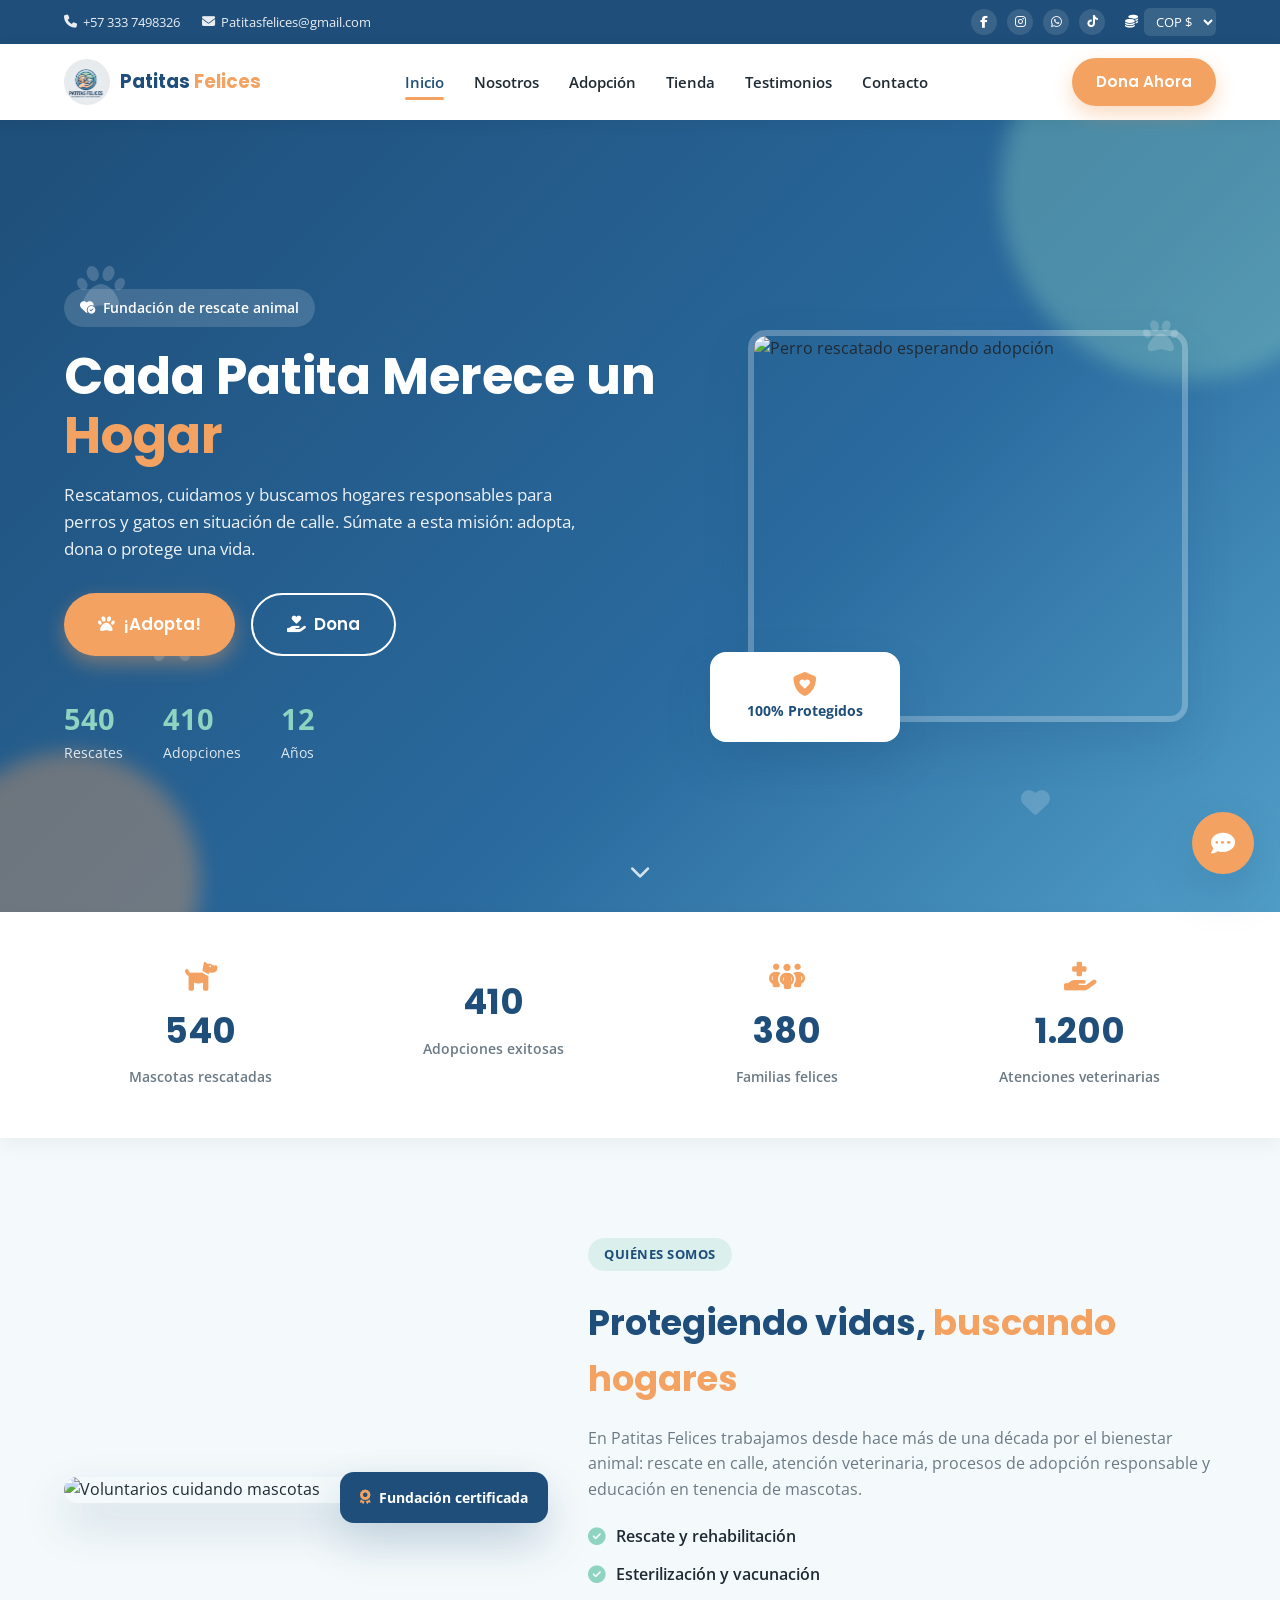
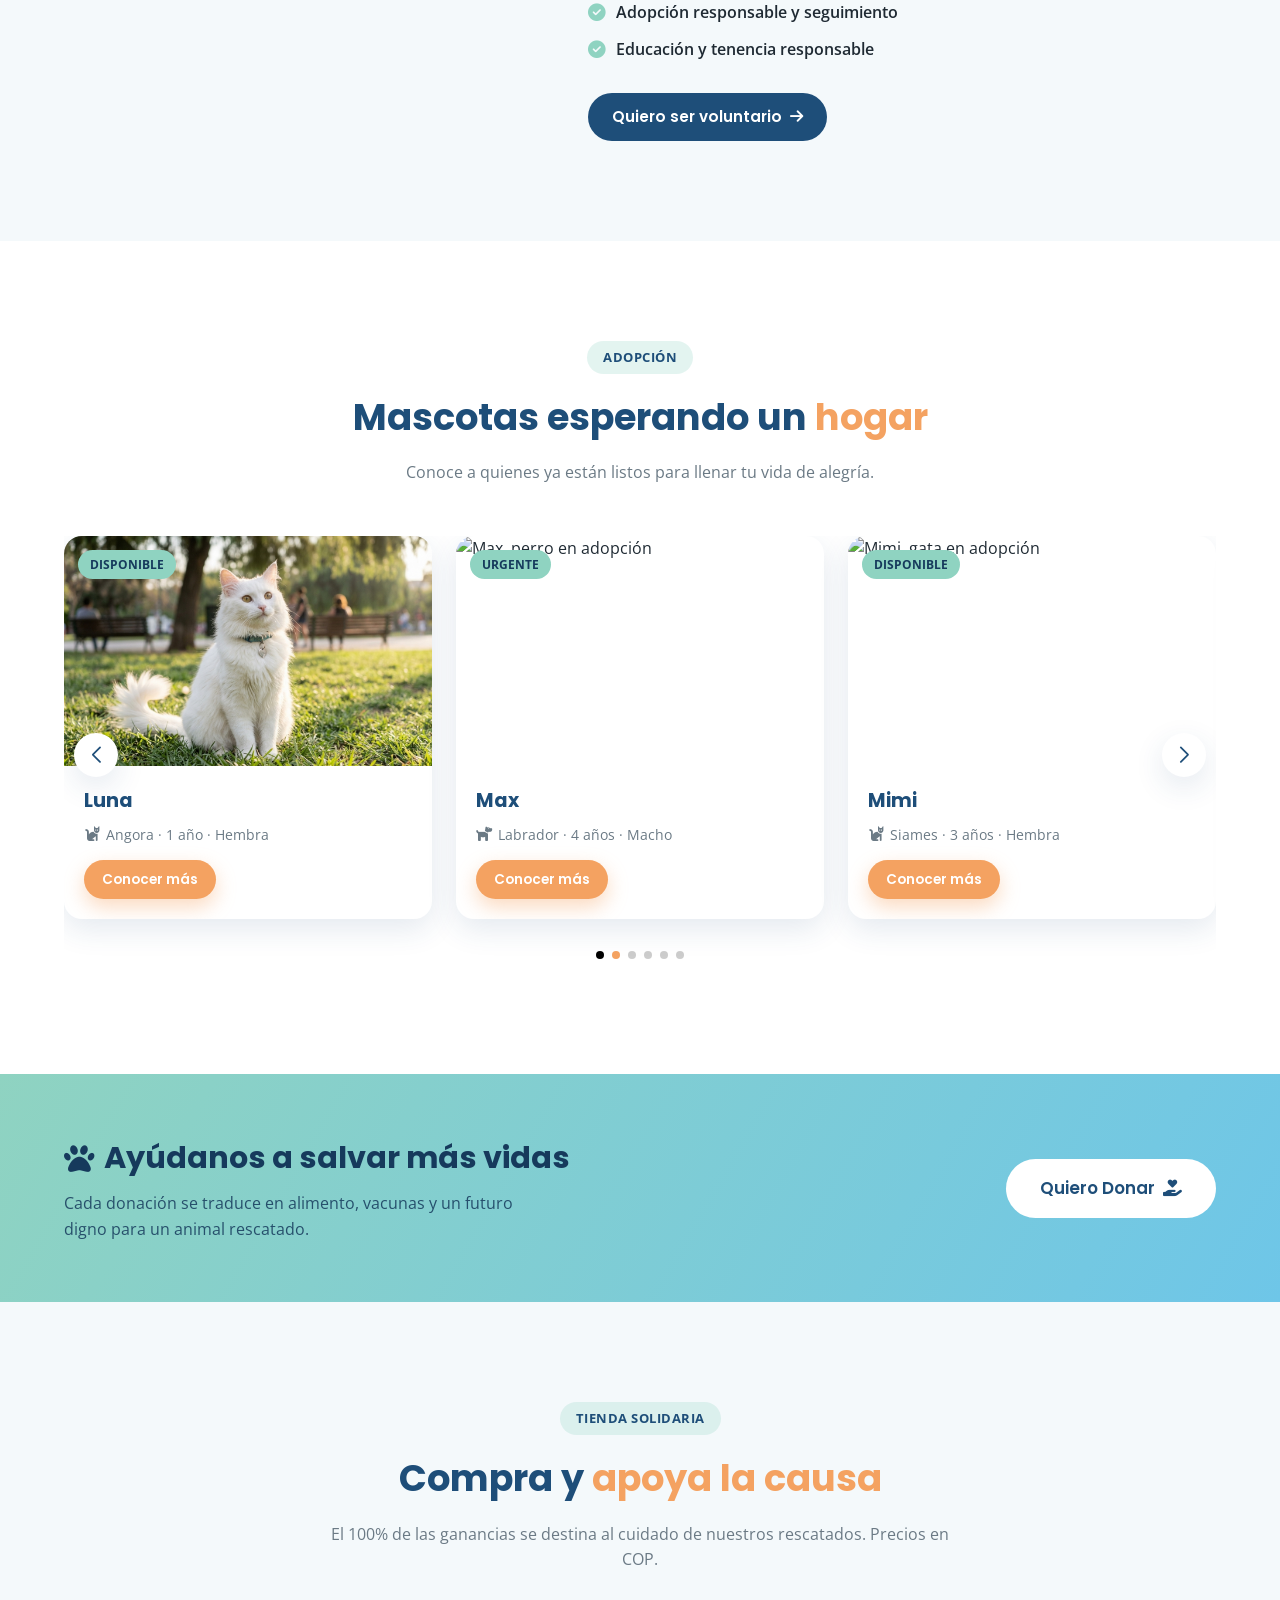
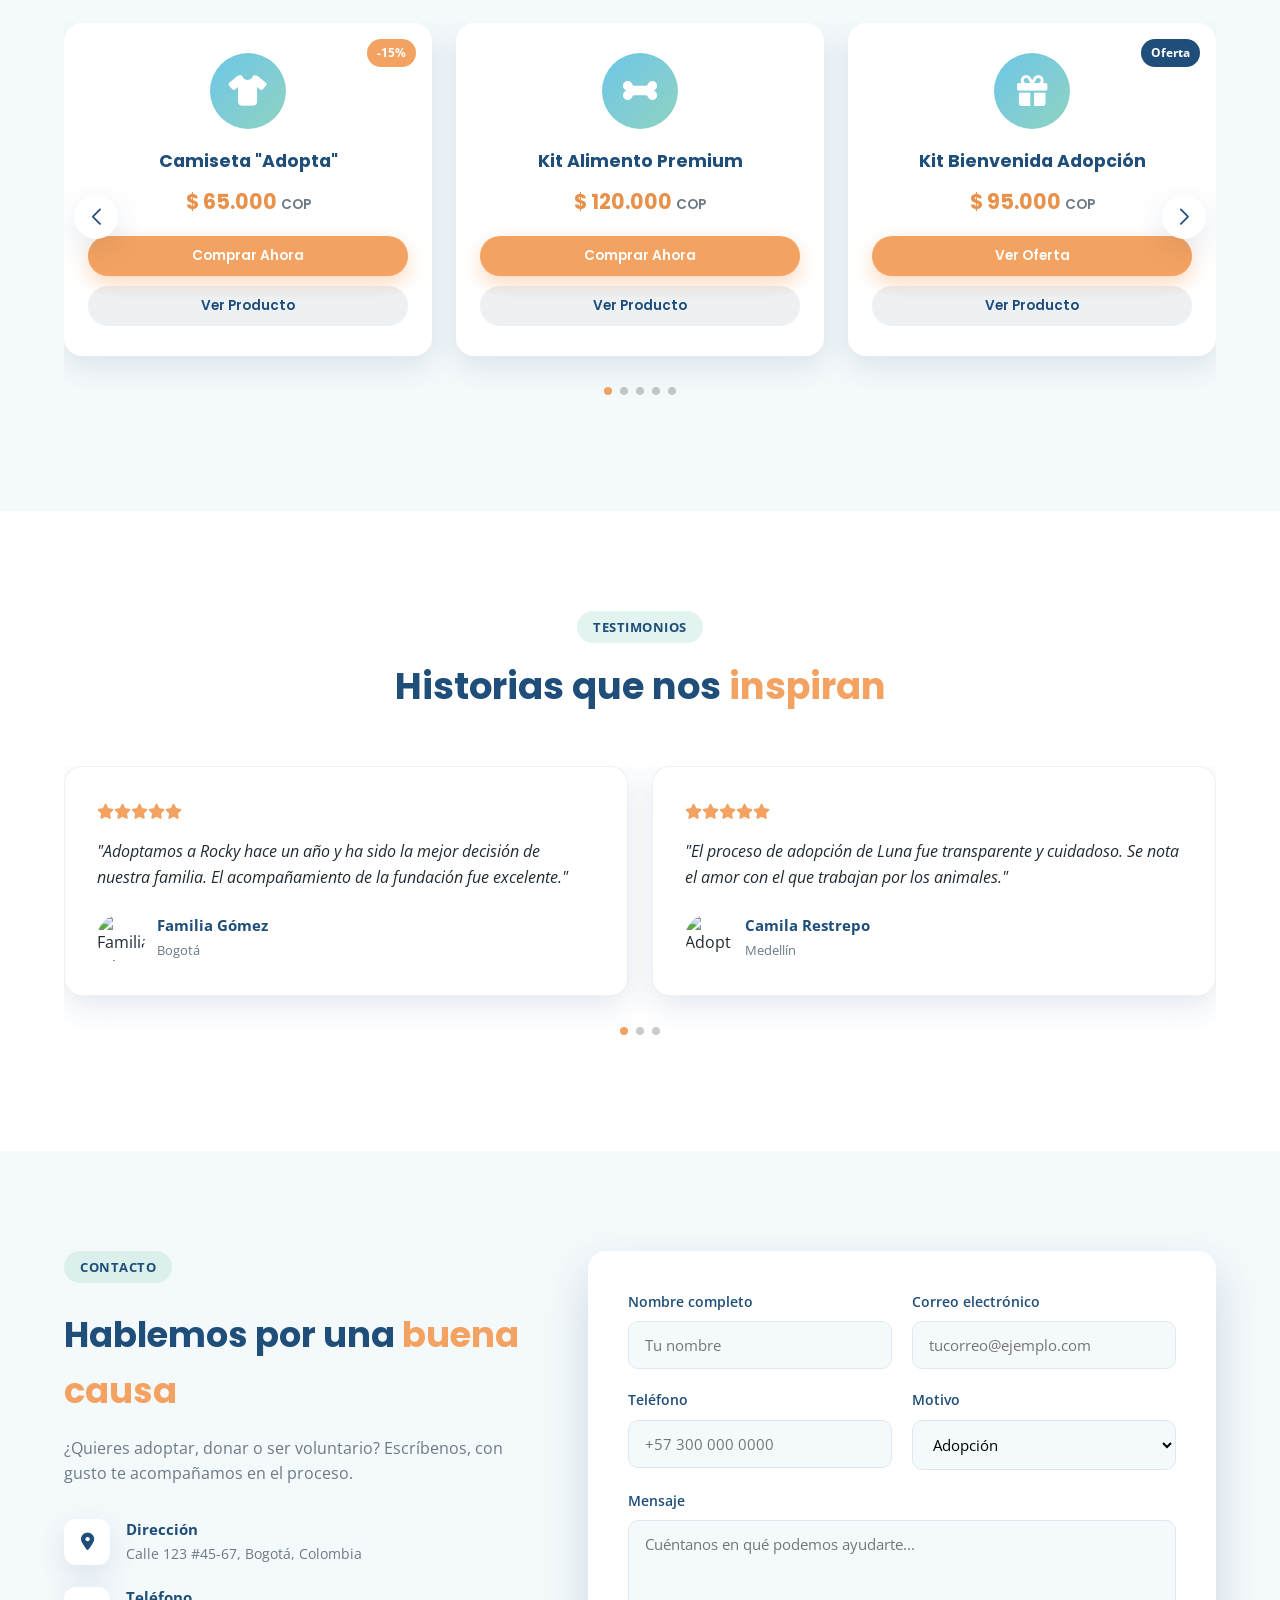
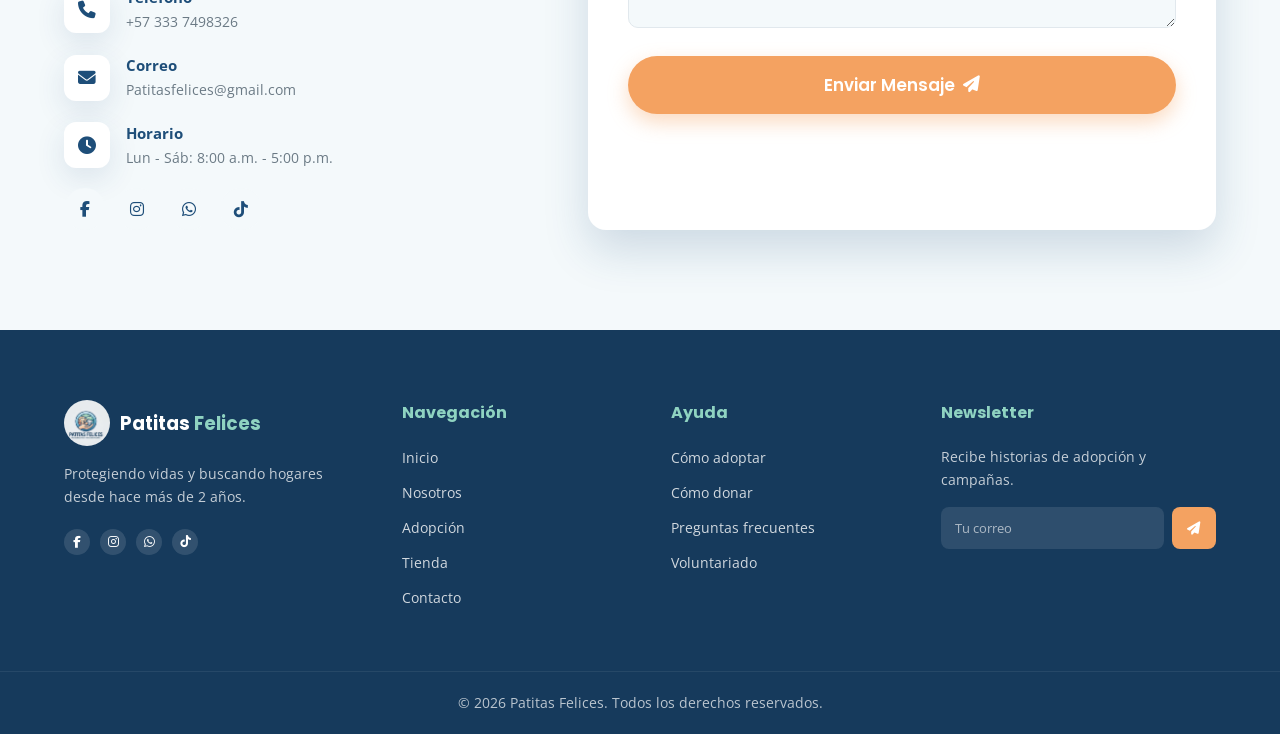
==== commit eb8a8cea: "Add files via upload" ====
--- a/Patitas SENA/trabajo2/index.html
+++ b/Patitas SENA/trabajo2/index.html
@@ -35,8 +35,8 @@
 <div class="topbar">
   <div class="container topbar-inner">
     <div class="topbar-contact">
-      <a href="tel:+573001234567"><i class="fa-solid fa-phone"></i> +57 300 123 4567</a>
-      <a href="mailto:hola@patitasfelices.org"><i class="fa-solid fa-envelope"></i> hola@patitasfelices.org</a>
+      <a href="tel:+573001234567"><i class="fa-solid fa-phone"></i> +57 333 7498326</a>
+      <a href="mailto:Patitasfelices@gmail.com"><i class="fa-solid fa-envelope"></i> Patitasfelices@gmail.com</a>
     </div>
     <div class="topbar-right">
       <div class="social-icons">
@@ -193,7 +193,7 @@
 
         <div class="swiper-slide">
           <div class="pet-card tilt-card">
-            <img src="https://placedog.net/420/320?id=3" alt="Rocky, perro en adopción" loading="lazy">
+            <img src="https://placedog.net/samples/38.jpg?641571" alt="Rocky, perro en adopción" loading="lazy">
             <span class="pet-tag">Disponible</span>
             <div class="pet-info">
               <h3>Rocky</h3>
@@ -205,7 +205,7 @@
 
         <div class="swiper-slide">
           <div class="pet-card tilt-card">
-            <img src="https://placekitten.com/420/320?image=2" alt="Luna, gata en adopción" loading="lazy">
+            <img src="gatica.png" alt="Luna, gata en adopción" loading="lazy">
             <span class="pet-tag">Disponible</span>
             <div class="pet-info">
               <h3>Luna</h3>
@@ -241,11 +241,24 @@
 
         <div class="swiper-slide">
           <div class="pet-card tilt-card">
-            <img src="https://placedog.net/420/320?id=11" alt="Toby, perro en adopción" loading="lazy">
+            <img src="https://placedog.net/samples/36.jpg?812227" alt="Toby, perro en adopción" loading="lazy">
             <span class="pet-tag">Disponible</span>
             <div class="pet-info">
               <h3>Toby</h3>
-              <p><i class="fa-solid fa-dog"></i> Beagle · 1 año · Macho</p>
+              <p><i class="fa-solid fa-dog"></i> Mestizo · 1 año · Macho</p>
+              <a href="#contacto" class="btn btn-cta btn-sm">Conocer más</a>
+            </div>
+          </div>
+        </div>
+
+
+        <div class="swiper-slide">
+          <div class="pet-card tilt-card">
+            <img src="luna.png" alt="Lola, perrita en adopción" loading="lazy">
+            <span class="pet-tag">Disponible</span>
+            <div class="pet-info">
+              <h3>Lola</h3>
+              <p><i class="fa-solid fa-dog"></i> Criolla · 4 meses · Hembra</p>
               <a href="#contacto" class="btn btn-cta btn-sm">Conocer más</a>
             </div>
           </div>
@@ -412,8 +425,8 @@
       <p>¿Quieres adoptar, donar o ser voluntario? Escríbenos, con gusto te acompañamos en el proceso.</p>
 
       <div class="info-card"><i class="fa-solid fa-location-dot"></i><div><strong>Dirección</strong><span>Calle 123 #45-67, Bogotá, Colombia</span></div></div>
-      <div class="info-card"><i class="fa-solid fa-phone"></i><div><strong>Teléfono</strong><span>+57 300 123 4567</span></div></div>
-      <div class="info-card"><i class="fa-solid fa-envelope"></i><div><strong>Correo</strong><span>hola@patitasfelices.org</span></div></div>
+      <div class="info-card"><i class="fa-solid fa-phone"></i><div><strong>Teléfono</strong><span>+57 333 7498326 </span></div></div>
+      <div class="info-card"><i class="fa-solid fa-envelope"></i><div><strong>Correo</strong><span>Patitasfelices@gmail.com</span></div></div>
       <div class="info-card"><i class="fa-solid fa-clock"></i><div><strong>Horario</strong><span>Lun - Sáb: 8:00 a.m. - 5:00 p.m.</span></div></div>
 
       <div class="social-icons big">
@@ -474,13 +487,24 @@
         <img src="logo.jpg" alt="Patitas Felices" class="brand-logo">
         <span class="brand-name">Patitas <strong>Felices</strong></span>
       </a>
-      <p>Protegiendo vidas y buscando hogares desde hace más de 12 años.</p>
+      <p>Protegiendo vidas y buscando hogares desde hace más de 2 años.</p>
       <div class="social-icons">
-        <a href="#" aria-label="Facebook"><i class="fa-brands fa-facebook-f"></i></a>
-        <a href="#" aria-label="Instagram"><i class="fa-brands fa-instagram"></i></a>
-        <a href="#" aria-label="WhatsApp"><i class="fa-brands fa-whatsapp"></i></a>
-        <a href="#" aria-label="TikTok"><i class="fa-brands fa-tiktok"></i></a>
-      </div>
+  <a href="https://www.facebook.com/TU_USUARIO" target="_blank" aria-label="Facebook">
+    <i class="fa-brands fa-facebook-f"></i>
+  </a>
+
+  <a href="https://www.instagram.com/TU_USUARIO" target="_blank" aria-label="Instagram">
+    <i class="fa-brands fa-instagram"></i>
+  </a>
+
+  <a href="https://wa.me/573337498326" target="_blank" aria-label="WhatsApp">
+    <i class="fa-brands fa-whatsapp"></i>
+  </a>
+
+  <a href="https://www.tiktok.com/@TU_USUARIO" target="_blank" aria-label="TikTok">
+    <i class="fa-brands fa-tiktok"></i>
+  </a>
+</div>
     </div>
 
     <div class="footer-col">
